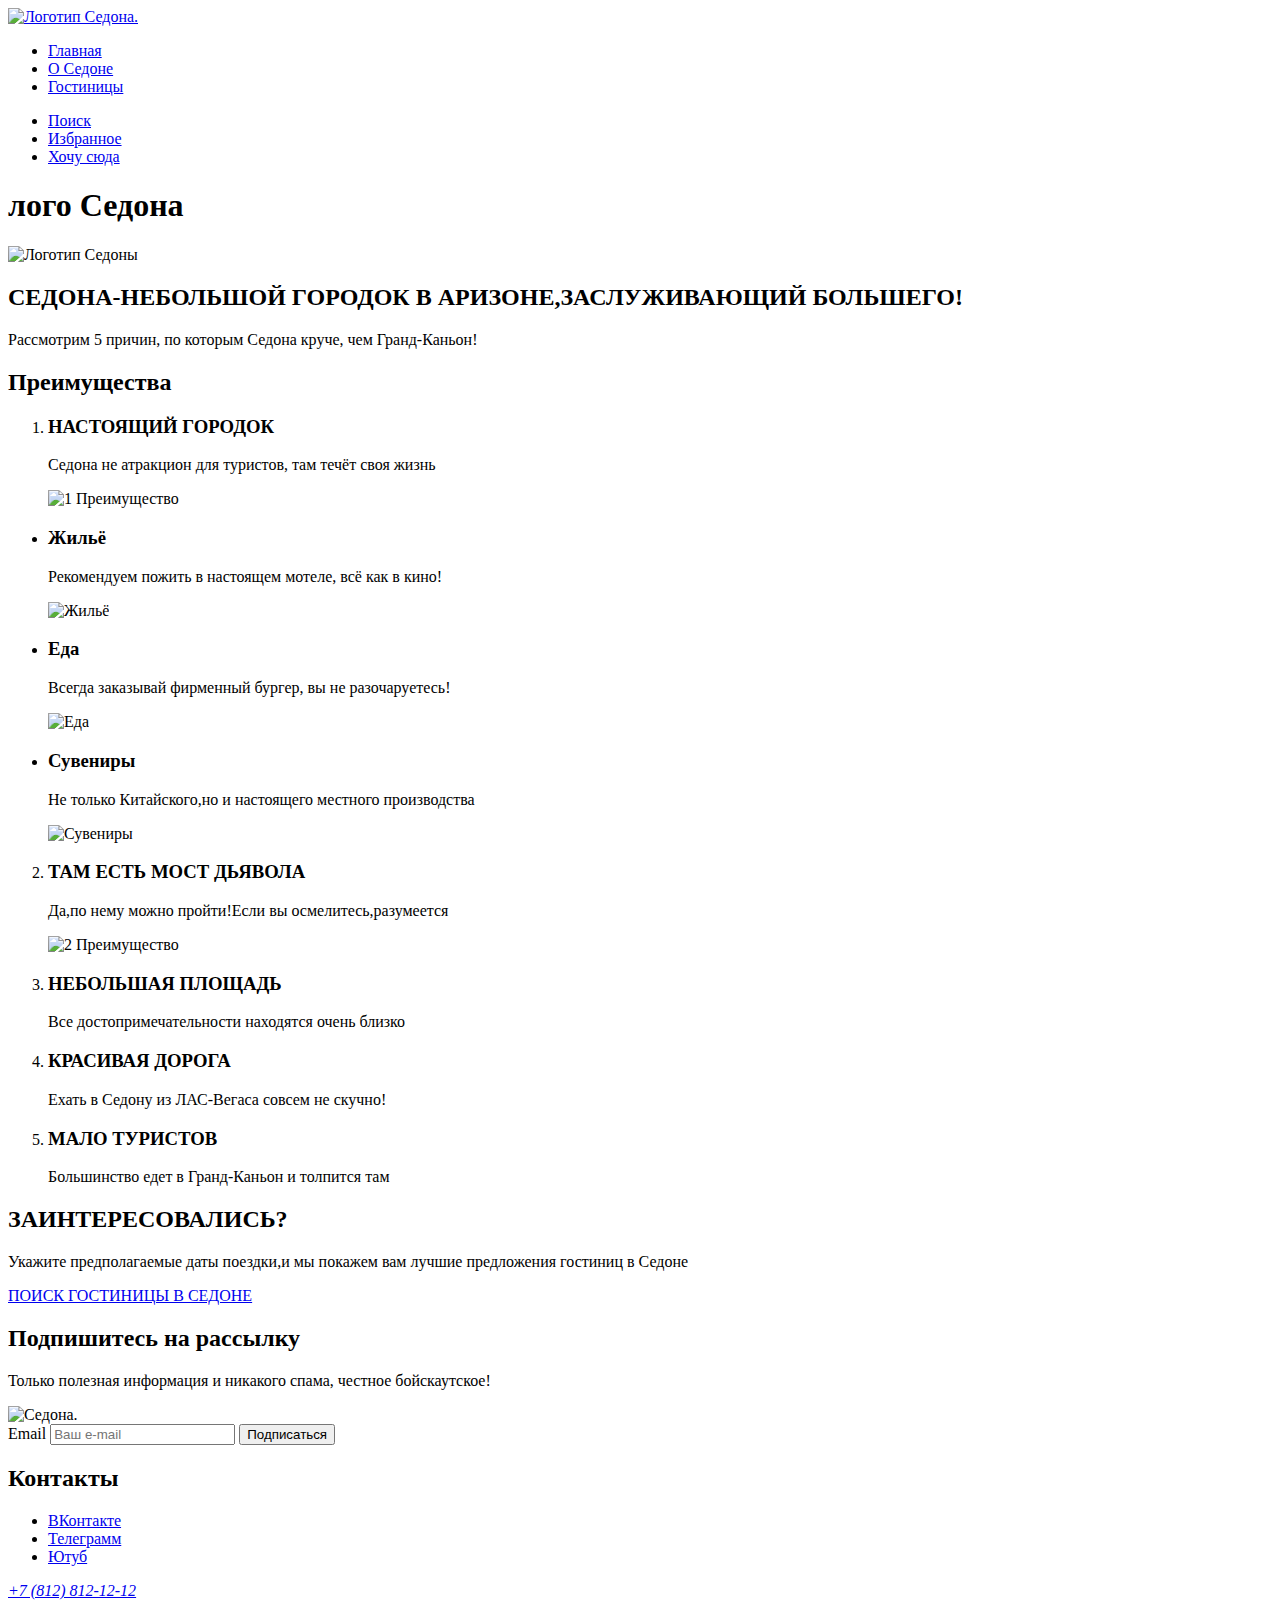
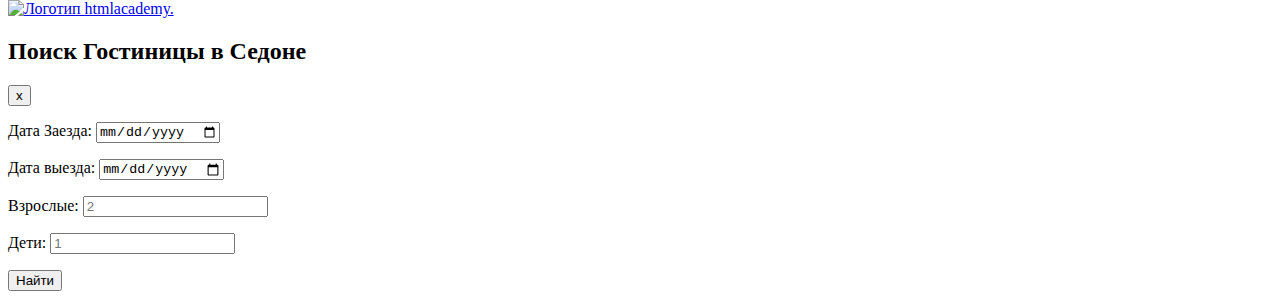
==== 2/index.html @ 64dd05a6 ":heavy_check_mark: Сборка #2" ====
<!DOCTYPE html>
<html lang="ru">
  <head>
    <meta charset="utf-8">
    <meta name="keywords" content= "Седона">
    <meta name="description" content= "Описание">
    <title>HTML Academy: Седона</title>
    <link rel="stylesheet" href="outlines-alternate.css">
    <base href="https://htmlacademy-htmlcss.github.io/2121195-sedona-34/2/">
</head>
  <body>
  <header id="header" class="page-header">
    <nav class="navigation">
      <a class="navigation-logo" href="index.html">
        <img class="page-header-logo" alt="Логотип Седона." src="">
      </a>
      <ul class="navigation-list">
        <li class="navigation-item">
          <a class="navigation-link navigation-link-current" href="index.html">Главная</a>
        </li>
        <li class="navigation-item">
          <a class="navigation-link" href="#">О Седоне</a>
        </li>
        <li class="navigation-item">
          <a class="navigation-link" href="catalog.html">Гостиницы</a>
        </li>
      </ul>
      <ul class="navigation-list navigation-user">
        <li class="navigation-item">
          <a class="navigation-link" href="#">
            <span class="visually-hidden">Поиск</span>
          </a>
        </li>
        <li class="navigation-item">
          <a class="navigation-link" href="#">
            <span class="visually-hidden">Избранное</span>
          </a>
        </li>
        <li class="navigation-item">
          <a class="navigation-link" href="#popup">
            <span class="visually-hidden">Хочу сюда</span>
          </a>
        </li>
      </ul>
    </nav>
  </header>
  <main class="main-index">
    <h1 class="visually-hidden"> лого Седона</h1>
    <img class="logo" src="" alt="Логотип Седоны">
    <section class="advantages">
      <h2 class="title">СЕДОНА-НЕБОЛЬШОЙ ГОРОДОК В АРИЗОНЕ,ЗАСЛУЖИВАЮЩИЙ БОЛЬШЕГО!</h2>
      <p class="description">Рассмотрим 5 причин, по которым Седона круче, чем Гранд-Каньон!</p>
    </section>
    <section class="advantages">
      <h2 class="visually-hidden">Преимущества</h2>
      <ol class="advantages-list">
        <li class="advantages-item">
          <h3 class="advantages-title">НАСТОЯЩИЙ ГОРОДОК</h3>
          <p class="advantages-description">Седона не атракцион для туристов, там течёт своя жизнь</p>
          <img class="logo" src="" alt="1 Преимущество">
        </li>
        </ol>
    </section>
    <section class="advantages">
      <ul>
        <li class="advantages-item">
          <h3 class="advantages-title">Жильё</h3>
          <p class="advantages-description">Рекомендуем пожить в настоящем мотеле, всё как в кино!</p>
          <img class="logo" src="" alt="Жильё">
        </li>
        <li class="advantages-item">
          <h3 class="advantages-title">Еда</h3>
          <p class="advantages-description">Всегда заказывай фирменный бургер, вы не разочаруетесь!</p>
          <img class="logo" src="" alt="Еда">
        </li>
        <li class="advantages-item">
          <h3 class="advantages-title">Сувениры</h3>
          <p class="advantages-description">Не только Китайского,но и настоящего местного производства</p>
          <img class="logo" src="" alt="Сувениры">
        </li>
      </ul>
    </section>
    <section class="advantages">
      <ol start="2" class="advantages-list">
        <li class="advantages-item">
          <h3 class="advantages-title">ТАМ ЕСТЬ МОСТ ДЬЯВОЛА</h3>
          <p class="advantages-description">Да,по нему можно пройти!Если вы осмелитесь,разумеется</p>
          <img class="logo" src="" alt="2 Преимущество">
        </li>
        </ol>
    </section>
    <section class="advantages">
      <ol start="3" class="advantages-list">
        <li class="advantages-item">
          <h3 class="advantages-title">НЕБОЛЬШАЯ ПЛОЩАДЬ</h3>
          <p class="advantages-description">Все достопримечательности находятся очень близко</p>
        </li>
        <li class="advantages-item">
          <h3 class="advantages-title">КРАСИВАЯ ДОРОГА</h3>
          <p class="advantages-description">Ехать в Седону из ЛАС-Вегаса совсем не скучно!</p>
        </li>
        <li class="advantages-item">
          <h3 class="advantages-title">МАЛО ТУРИСТОВ</h3>
          <p class="advantages-description">Большинство едет в Гранд-Каньон и толпится там</p>
        </li>
      </ol>
    </section>
    <section class="Search">
      <h2 class="Search-title">ЗАИНТЕРЕСОВАЛИСЬ?</h2>
      <p class="Search-description">Укажите предполагаемые даты поездки,и мы покажем вам лучшие предложения гостиниц в Седоне</p>
      <a class="Search-link" href="#">
        <span class="visually-hidden">ПОИСК ГОСТИНИЦЫ В СЕДОНЕ</span>
      </a>
    </section>
  </main>
  <footer class="page-footer">
    <section class="newsletter">
      <h2 class="newsletter-title">Подпишитесь на рассылку</h2>
      <p class="newsletter-description">Только полезная информация и никакого спама, честное бойскаутское!</p>
      <img class="page-footer-background" alt=" Седона." src="">
      <form class="newsletter-form" action="https://echo.htmlacademy.ru/" method="post">
        <label for="newsletter-email">Email</label>
        <input class="field"  placeholder="Ваш e-mail" type="email" name="newsletter-email" id="newsletter-email" required>
        <button class="button newsletter-button" type="submit">
          <span class="visually-hidden">Подписаться</span>
        </button>
      </form>
    </section>
    <section class="footer-contact">
      <h2 class="visually-hidden">Контакты</h2>
      <ul class="footer-contact-list">
        <li class="footer-contact-item">
          <a class="button" href="https://vk.com/htmlacademy">
            <span class="visually-hidden">ВКонтакте</span>
          </a>
        </li>
        <li class="footer-contact-item">
          <a class="button" href="https://t.me/htmlacademy">
            <span class="visually-hidden">Телеграмм</span>
          </a>
        </li>
        <li class="footer-contact-item">
          <a class="button" href="https://www.youtube.com/user/htmlacademyru">
            <span class="visually-hidden">Ютуб</span>
          </a>
        </li>
      </ul>
      <address class="contact-adress">
      <a class="contact-phone" href="tel:+78128121212">+7 (812) 812-12-12</a>
      </address>
      <a class="htmlACADEMY-logo" href="https://htmlacademy.ru">
        <img class="logo htmlacademy" alt="Логотип htmlacademy." src="">
      </a>
    </section>
  </footer>
  <div id="popup" class="popup">
    <div class="popup-body">
      <section class="popup-content">
        <h2 class="popup-title">Поиск Гостиницы в Седоне</h2>
        <button type="button" aria-label="Close">
          <span aria-hidden="true">х</span>
        </button>
        <form class="appointment-form" action="https://echo.htmlacademy.ru/" method="post">
          <p class="appointment-form-date">
            <label class="form-label" for="appointment-date1">Дата Заезда:</label>
            <input type="date" id="appointment-date1" name="appointment-date" >
          </p>
          <p class="appointment-form-date">
            <label class="form-label" for="appointment-date2">Дата выезда:</label>
            <input type="date" id="appointment-date2" name="appointment-date" >
          </p>
          <p class="appointment-form-date">
            <label class="form-label" for="appointment-date3">Взрослые:</label>
            <input type="number" id="appointment-date3" name="appointment-date" step="1" placeholder="2">
          </p>
          <p class="appointment-form-date">
            <label class="form-label" for="appointment-date4">Дети:</label>
            <input type="number" id="appointment-date4" name="appointment-date" step="1"  placeholder="1">
          </p>
          <button class="button" type="submit">Найти</button>
        </form>
      </section>
    </div>
  </div>
</body>
</html>
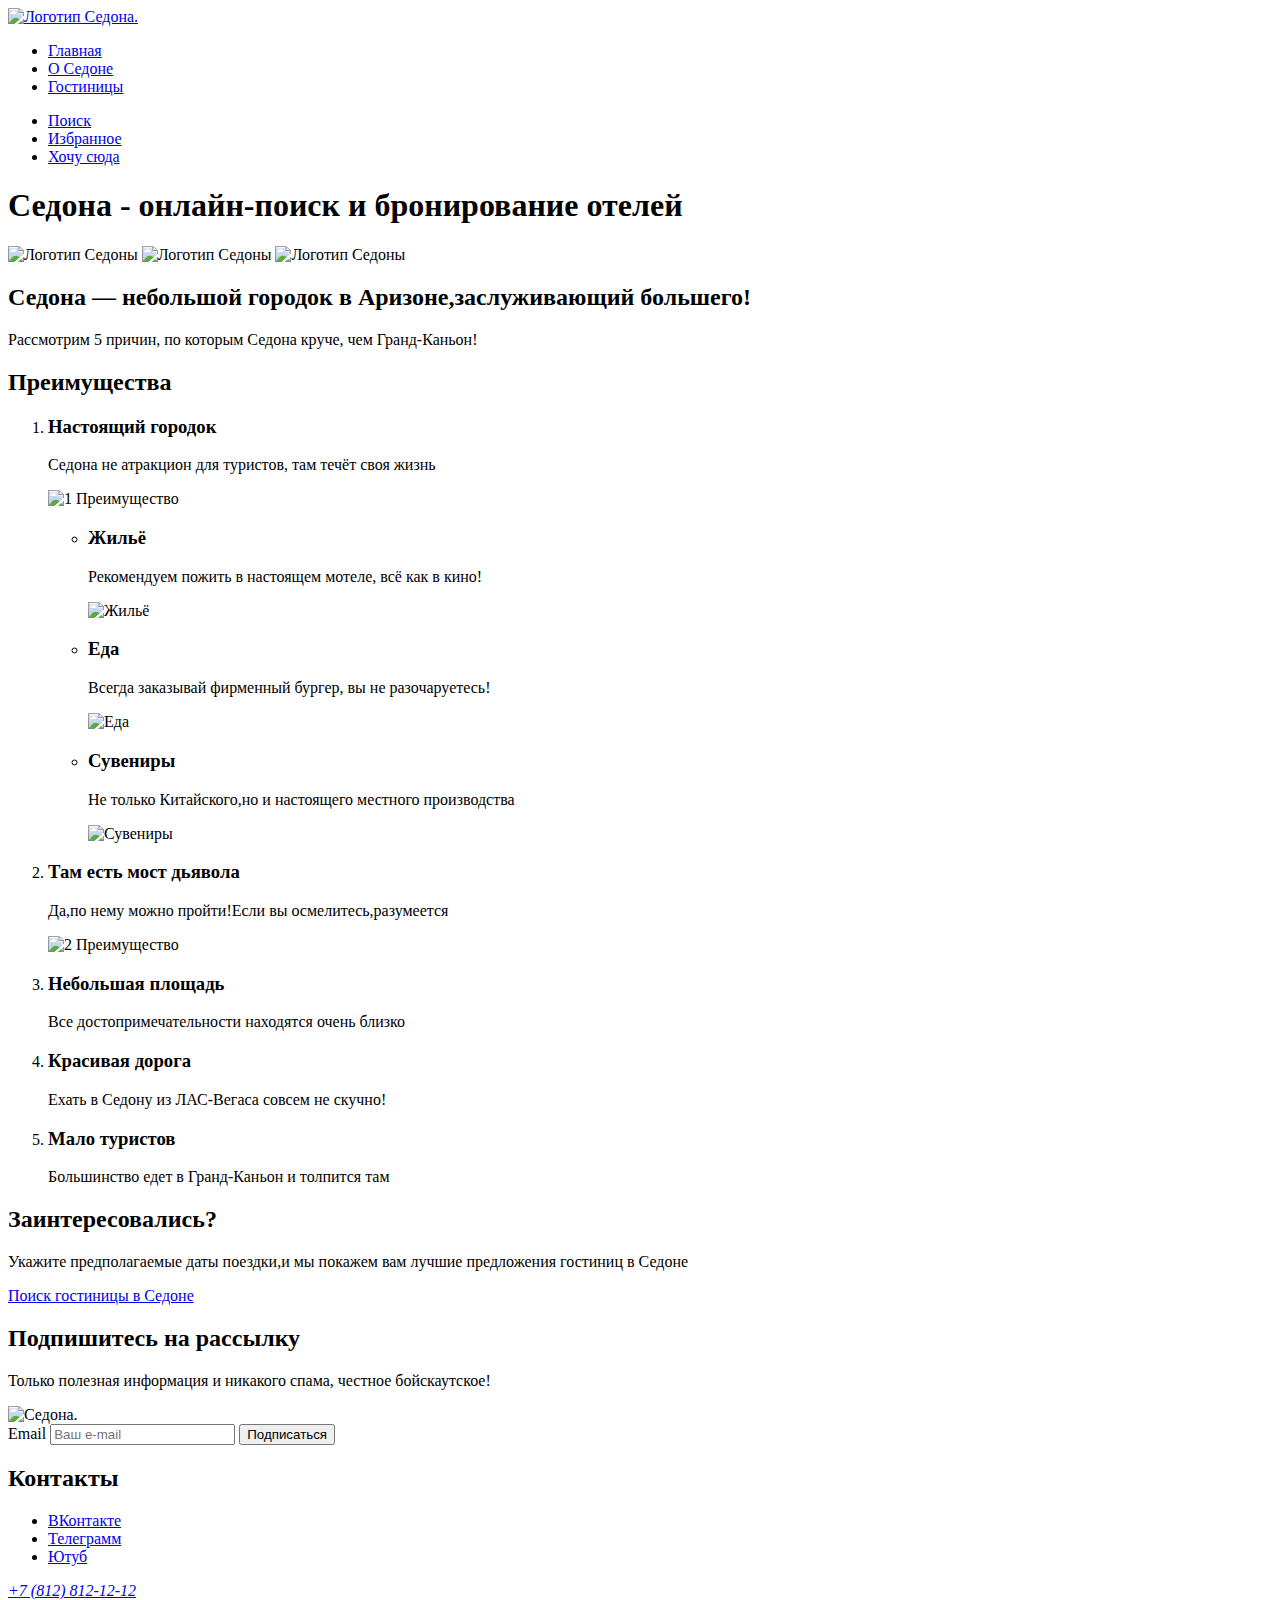
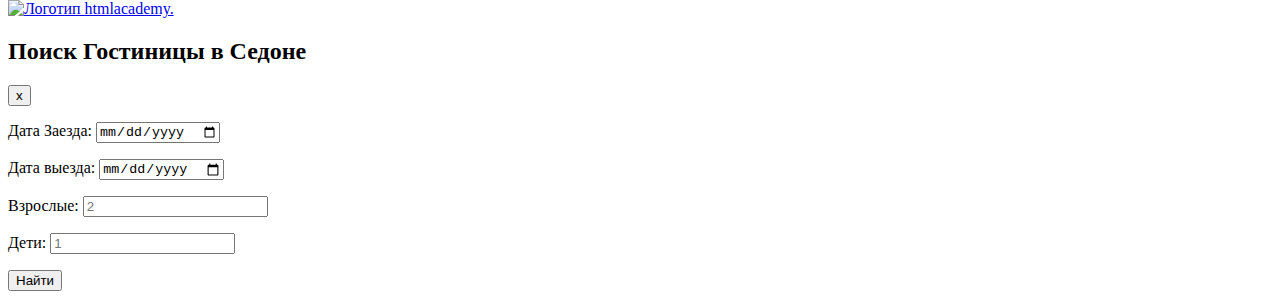
==== commit 97f73925: ":heavy_check_mark: Сборка #2" ====
--- a/2/index.html
+++ b/2/index.html
@@ -1,6 +1,8 @@
 <!DOCTYPE html>
 <html lang="ru">
+
   <head>
+
     <meta charset="utf-8">
     <meta name="keywords" content= "Седона">
     <meta name="description" content= "Описание">
@@ -8,8 +10,11 @@
     <link rel="stylesheet" href="outlines-alternate.css">
     <base href="https://htmlacademy-htmlcss.github.io/2121195-sedona-34/2/">
 </head>
+  
   <body>
+
   <header id="header" class="page-header">
+
     <nav class="navigation">
       <a class="navigation-logo" href="index.html">
         <img class="page-header-logo" alt="Логотип Седона." src="">
@@ -44,77 +49,76 @@
       </ul>
     </nav>
   </header>
+
   <main class="main-index">
-    <h1 class="visually-hidden"> лого Седона</h1>
-    <img class="logo" src="" alt="Логотип Седоны">
-    <section class="advantages">
-      <h2 class="title">СЕДОНА-НЕБОЛЬШОЙ ГОРОДОК В АРИЗОНЕ,ЗАСЛУЖИВАЮЩИЙ БОЛЬШЕГО!</h2>
-      <p class="description">Рассмотрим 5 причин, по которым Седона круче, чем Гранд-Каньон!</p>
-    </section>
+
+    <h1 class="visually-hidden"> Седона - онлайн-поиск и бронирование отелей</h1>
+      <img class="logo" src="" alt="Логотип Седоны">
+      <img class="logo" src="" alt="Логотип Седоны">
+      <img class="logo" src="" alt="Логотип Седоны">
+      <h2 class="title">Седона — небольшой городок в Аризоне,заслуживающий большего!</h2>
+        <p class="description">Рассмотрим 5 причин, по которым Седона круче, чем Гранд-Каньон!</p>
     <section class="advantages">
       <h2 class="visually-hidden">Преимущества</h2>
       <ol class="advantages-list">
         <li class="advantages-item">
-          <h3 class="advantages-title">НАСТОЯЩИЙ ГОРОДОК</h3>
+          <h3 class="advantages-title">Настоящий городок</h3>
           <p class="advantages-description">Седона не атракцион для туристов, там течёт своя жизнь</p>
           <img class="logo" src="" alt="1 Преимущество">
-        </li>
-        </ol>
-    </section>
-    <section class="advantages">
-      <ul>
-        <li class="advantages-item">
-          <h3 class="advantages-title">Жильё</h3>
-          <p class="advantages-description">Рекомендуем пожить в настоящем мотеле, всё как в кино!</p>
-          <img class="logo" src="" alt="Жильё">
+          <ul>
+            <li class="advantages-item">
+              <h3 class="advantages-title">Жильё</h3>
+              <p class="advantages-description">Рекомендуем пожить в настоящем мотеле, всё как в кино!</p>
+              <img class="logo" src="" alt="Жильё">
+            </li>
+            <li class="advantages-item">
+              <h3 class="advantages-title">Еда</h3>
+              <p class="advantages-description">Всегда заказывай фирменный бургер, вы не разочаруетесь!</p>
+              <img class="logo" src="" alt="Еда">
+            </li>
+            <li class="advantages-item">
+              <h3 class="advantages-title">Сувениры</h3>
+              <p class="advantages-description">Не только Китайского,но и настоящего местного производства</p>
+              <img class="logo" src="" alt="Сувениры">
+            </li>
+          </ul>
         </li>
         <li class="advantages-item">
-          <h3 class="advantages-title">Еда</h3>
-          <p class="advantages-description">Всегда заказывай фирменный бургер, вы не разочаруетесь!</p>
-          <img class="logo" src="" alt="Еда">
-        </li>
-        <li class="advantages-item">
-          <h3 class="advantages-title">Сувениры</h3>
-          <p class="advantages-description">Не только Китайского,но и настоящего местного производства</p>
-          <img class="logo" src="" alt="Сувениры">
-        </li>
-      </ul>
-    </section>
-    <section class="advantages">
-      <ol start="2" class="advantages-list">
-        <li class="advantages-item">
-          <h3 class="advantages-title">ТАМ ЕСТЬ МОСТ ДЬЯВОЛА</h3>
+          <h3 class="advantages-title">Там есть мост дьявола</h3>
           <p class="advantages-description">Да,по нему можно пройти!Если вы осмелитесь,разумеется</p>
           <img class="logo" src="" alt="2 Преимущество">
         </li>
-        </ol>
-    </section>
-    <section class="advantages">
-      <ol start="3" class="advantages-list">
         <li class="advantages-item">
-          <h3 class="advantages-title">НЕБОЛЬШАЯ ПЛОЩАДЬ</h3>
+          <h3 class="advantages-title">Небольшая площадь</h3>
           <p class="advantages-description">Все достопримечательности находятся очень близко</p>
         </li>
         <li class="advantages-item">
-          <h3 class="advantages-title">КРАСИВАЯ ДОРОГА</h3>
+          <h3 class="advantages-title">Красивая дорога</h3>
           <p class="advantages-description">Ехать в Седону из ЛАС-Вегаса совсем не скучно!</p>
         </li>
         <li class="advantages-item">
-          <h3 class="advantages-title">МАЛО ТУРИСТОВ</h3>
+          <h3 class="advantages-title">Мало туристов</h3>
           <p class="advantages-description">Большинство едет в Гранд-Каньон и толпится там</p>
         </li>
       </ol>
+
     </section>
+
     <section class="Search">
-      <h2 class="Search-title">ЗАИНТЕРЕСОВАЛИСЬ?</h2>
+
+      <h2 class="Search-title">Заинтересовались?</h2>
       <p class="Search-description">Укажите предполагаемые даты поездки,и мы покажем вам лучшие предложения гостиниц в Седоне</p>
       <a class="Search-link" href="#">
-        <span class="visually-hidden">ПОИСК ГОСТИНИЦЫ В СЕДОНЕ</span>
+        <span class="visually-hidden">Поиск гостиницы в Седоне</span>
       </a>
     </section>
+
   </main>
+
   <footer class="page-footer">
+
     <section class="newsletter">
+
       <h2 class="newsletter-title">Подпишитесь на рассылку</h2>
       <p class="newsletter-description">Только полезная информация и никакого спама, честное бойскаутское!</p>
       <img class="page-footer-background" alt=" Седона." src="">
@@ -126,7 +130,9 @@
         </button>
       </form>
     </section>
+
     <section class="footer-contact">
+
       <h2 class="visually-hidden">Контакты</h2>
       <ul class="footer-contact-list">
         <li class="footer-contact-item">
@@ -153,9 +159,12 @@
       </a>
     </section>
   </footer>
+
   <div id="popup" class="popup">
     <div class="popup-body">
+
       <section class="popup-content">
+
         <h2 class="popup-title">Поиск Гостиницы в Седоне</h2>
         <button type="button" aria-label="Close">
           <span aria-hidden="true">х</span>
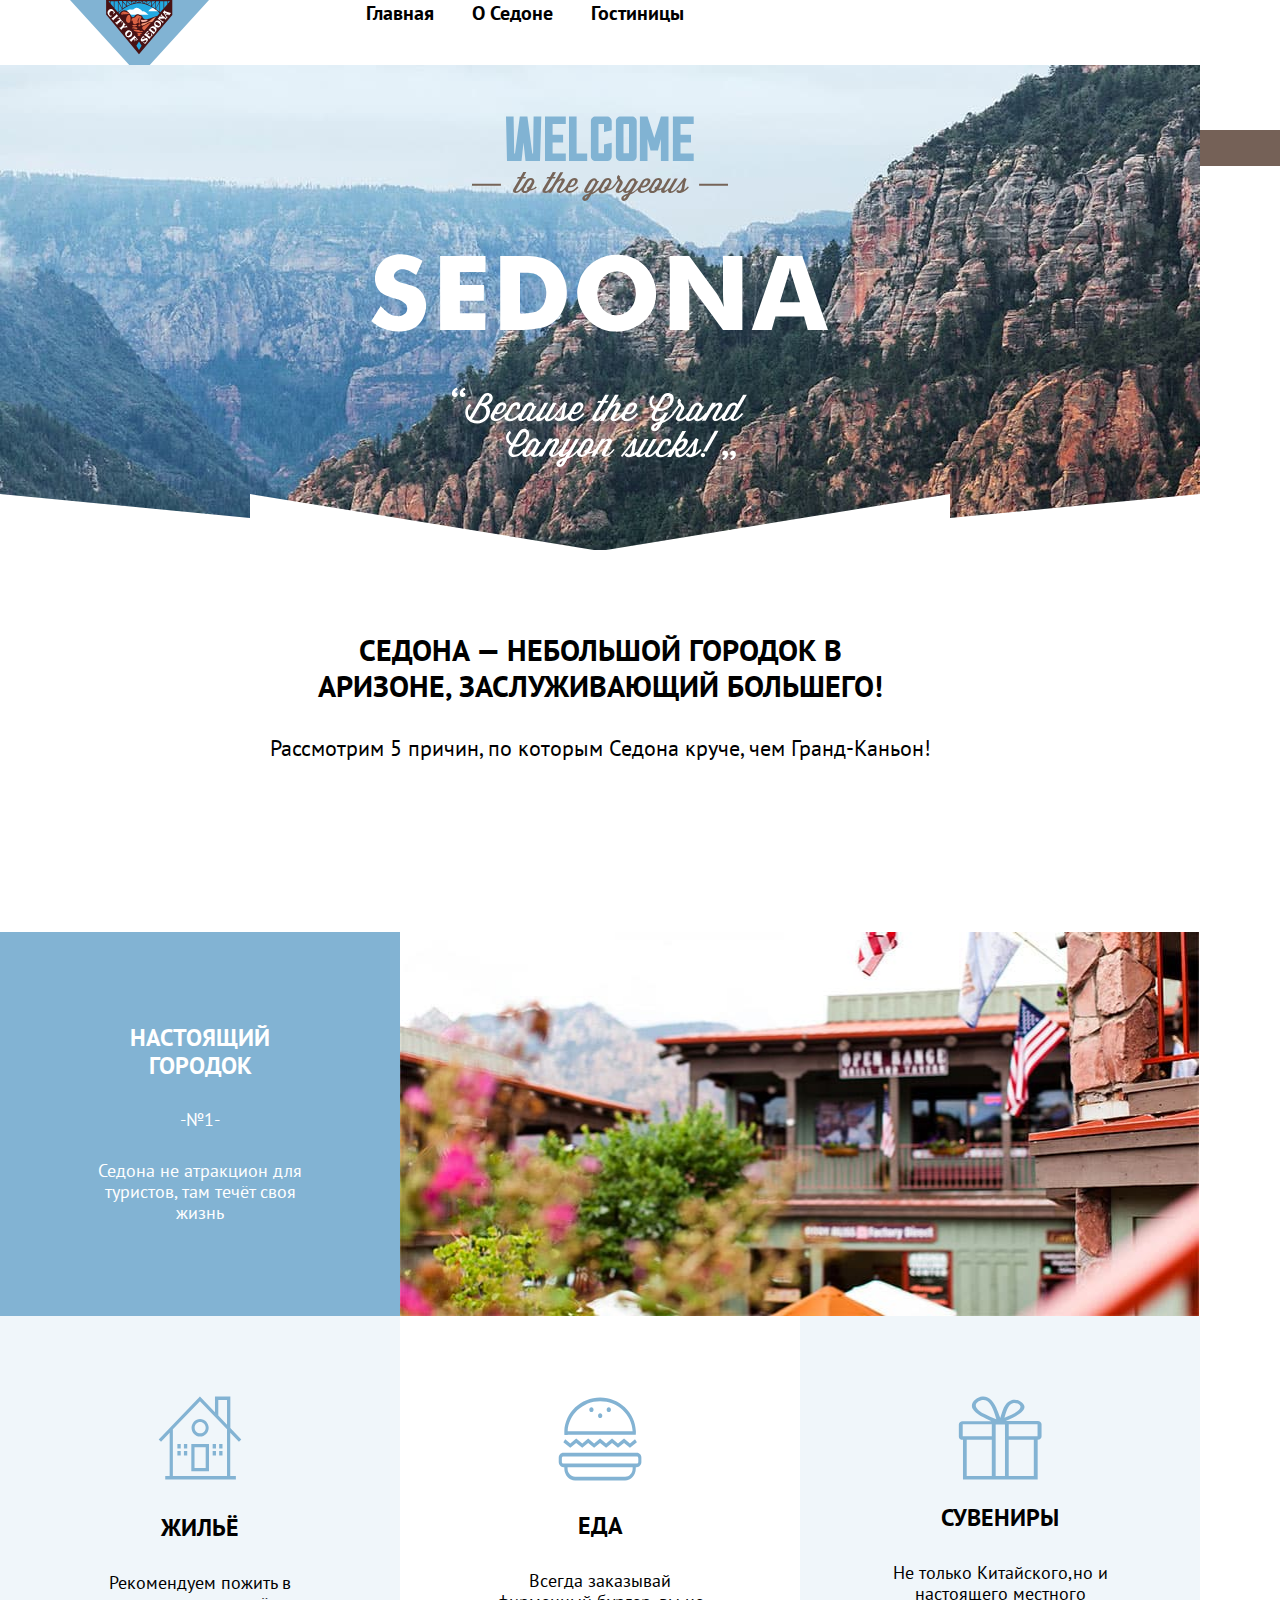
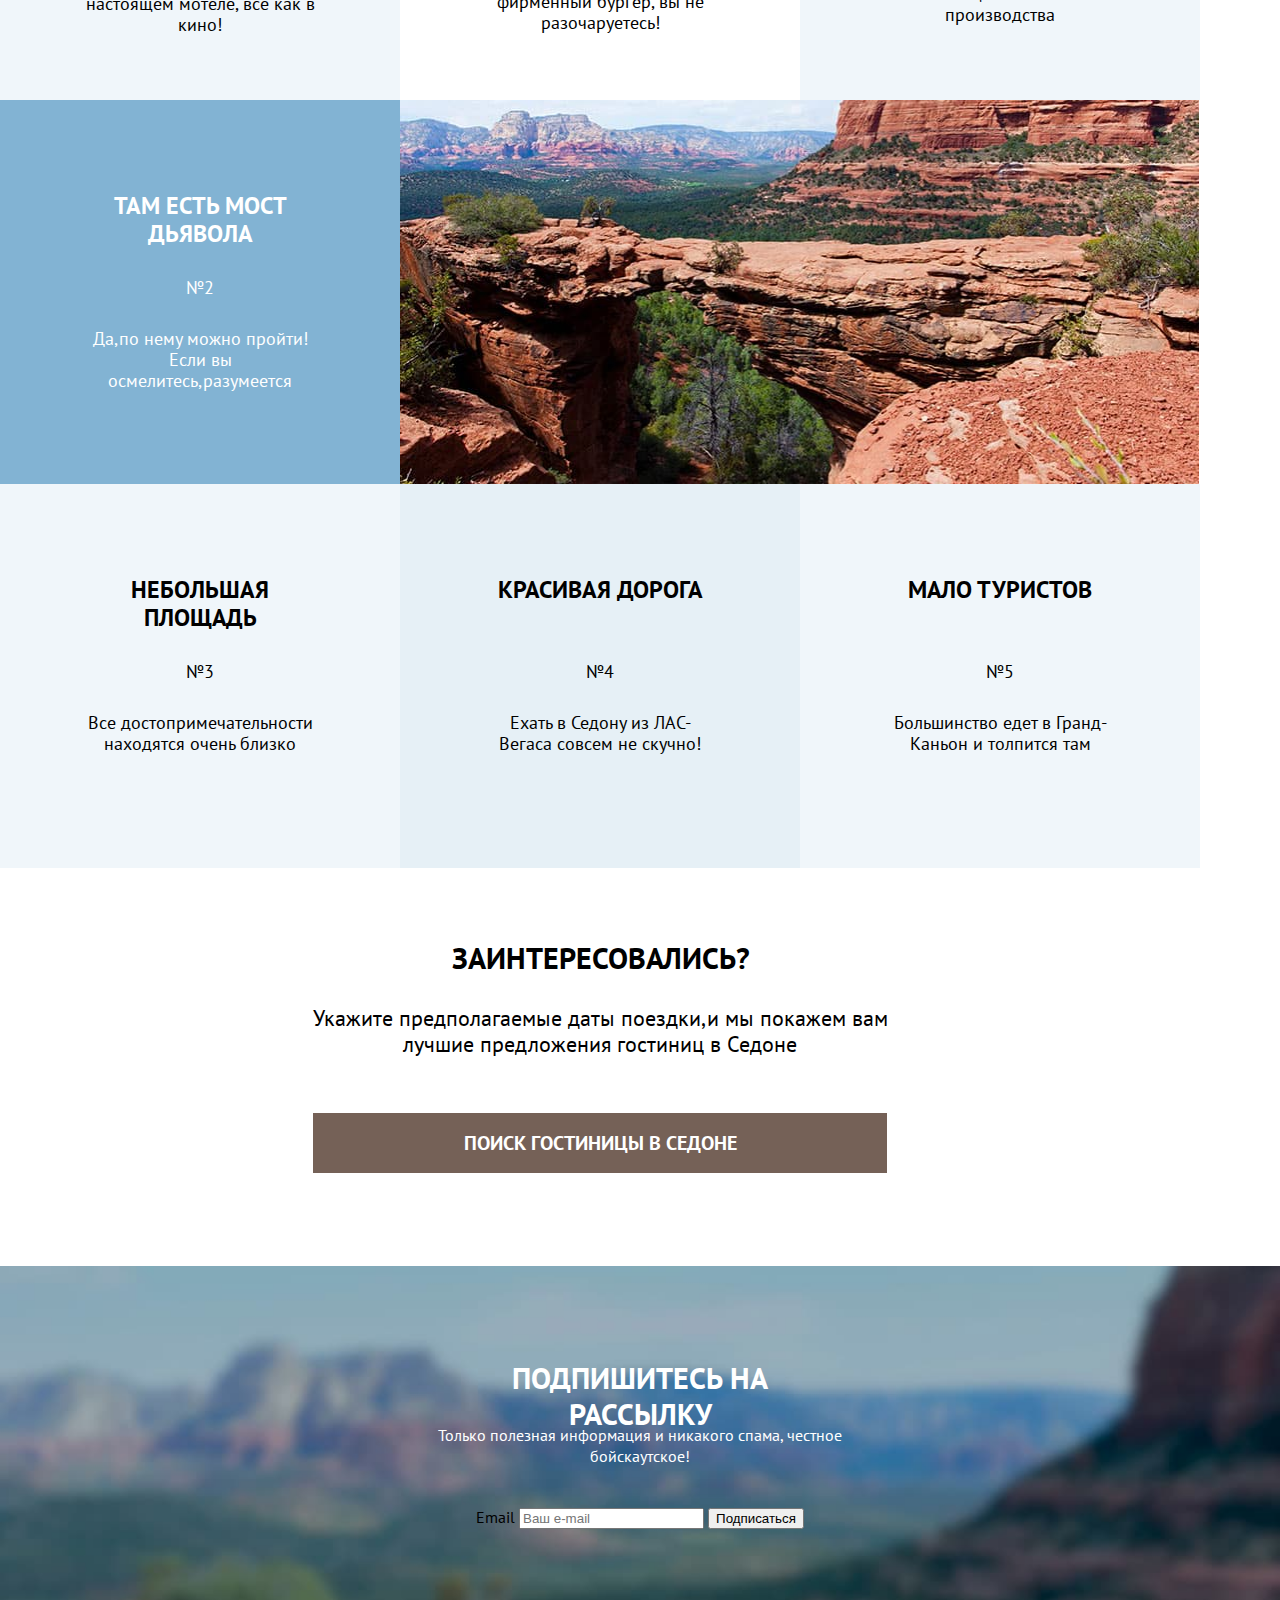
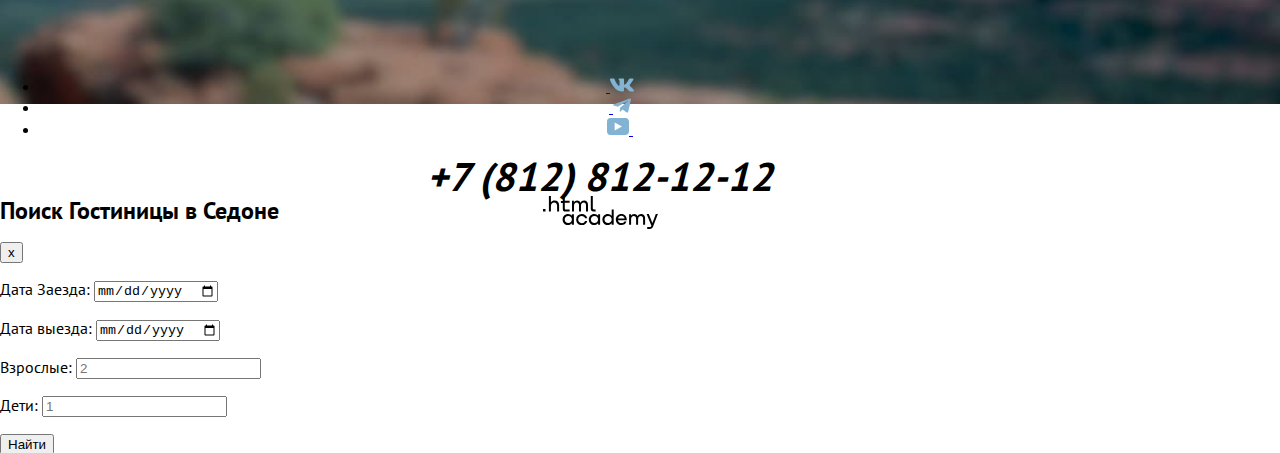
==== commit 6fb83bae: ":heavy_check_mark: Сборка #2" ====
--- a/2/index.html
+++ b/2/index.html
@@ -2,194 +2,244 @@
 <html lang="ru">
 
   <head>
-
-    <meta charset="utf-8">
-    <meta name="keywords" content= "Седона">
-    <meta name="description" content= "Описание">
+    <meta charset="utf-8" />
+    <meta name="keywords" content="Седона" />
+    <meta name="description" content="Описание" />
     <title>HTML Academy: Седона</title>
-    <link rel="stylesheet" href="outlines-alternate.css">
+    <link rel="stylesheet" href="styles/styles.css" />
     <base href="https://htmlacademy-htmlcss.github.io/2121195-sedona-34/2/">
 </head>
-  
+
   <body>
 
-  <header id="header" class="page-header">
-
-    <nav class="navigation">
-      <a class="navigation-logo" href="index.html">
-        <img class="page-header-logo" alt="Логотип Седона." src="">
-      </a>
-      <ul class="navigation-list">
-        <li class="navigation-item">
-          <a class="navigation-link navigation-link-current" href="index.html">Главная</a>
-        </li>
-        <li class="navigation-item">
-          <a class="navigation-link" href="#">О Седоне</a>
-        </li>
-        <li class="navigation-item">
-          <a class="navigation-link" href="catalog.html">Гостиницы</a>
-        </li>
-      </ul>
-      <ul class="navigation-list navigation-user">
-        <li class="navigation-item">
-          <a class="navigation-link" href="#">
-            <span class="visually-hidden">Поиск</span>
-          </a>
-        </li>
-        <li class="navigation-item">
-          <a class="navigation-link" href="#">
-            <span class="visually-hidden">Избранное</span>
-          </a>
-        </li>
-        <li class="navigation-item">
-          <a class="navigation-link" href="#popup">
-            <span class="visually-hidden">Хочу сюда</span>
-          </a>
-        </li>
-      </ul>
-    </nav>
-  </header>
-
-  <main class="main-index">
-
-    <h1 class="visually-hidden"> Седона - онлайн-поиск и бронирование отелей</h1>
-      <img class="logo" src="" alt="Логотип Седоны">
-      <img class="logo" src="" alt="Логотип Седоны">
-      <img class="logo" src="" alt="Логотип Седоны">
-      <h2 class="title">Седона — небольшой городок в Аризоне,заслуживающий большего!</h2>
-        <p class="description">Рассмотрим 5 причин, по которым Седона круче, чем Гранд-Каньон!</p>
-    <section class="advantages">
-      <h2 class="visually-hidden">Преимущества</h2>
-      <ol class="advantages-list">
-        <li class="advantages-item">
-          <h3 class="advantages-title">Настоящий городок</h3>
-          <p class="advantages-description">Седона не атракцион для туристов, там течёт своя жизнь</p>
-          <img class="logo" src="" alt="1 Преимущество">
-          <ul>
-            <li class="advantages-item">
-              <h3 class="advantages-title">Жильё</h3>
-              <p class="advantages-description">Рекомендуем пожить в настоящем мотеле, всё как в кино!</p>
-              <img class="logo" src="" alt="Жильё">
-            </li>
-            <li class="advantages-item">
-              <h3 class="advantages-title">Еда</h3>
-              <p class="advantages-description">Всегда заказывай фирменный бургер, вы не разочаруетесь!</p>
-              <img class="logo" src="" alt="Еда">
-            </li>
-            <li class="advantages-item">
-              <h3 class="advantages-title">Сувениры</h3>
-              <p class="advantages-description">Не только Китайского,но и настоящего местного производства</p>
-              <img class="logo" src="" alt="Сувениры">
-            </li>
-          </ul>
-        </li>
-        <li class="advantages-item">
-          <h3 class="advantages-title">Там есть мост дьявола</h3>
-          <p class="advantages-description">Да,по нему можно пройти!Если вы осмелитесь,разумеется</p>
-          <img class="logo" src="" alt="2 Преимущество">
-        </li>
-        <li class="advantages-item">
-          <h3 class="advantages-title">Небольшая площадь</h3>
-          <p class="advantages-description">Все достопримечательности находятся очень близко</p>
-        </li>
-        <li class="advantages-item">
-          <h3 class="advantages-title">Красивая дорога</h3>
-          <p class="advantages-description">Ехать в Седону из ЛАС-Вегаса совсем не скучно!</p>
-        </li>
-        <li class="advantages-item">
-          <h3 class="advantages-title">Мало туристов</h3>
-          <p class="advantages-description">Большинство едет в Гранд-Каньон и толпится там</p>
-        </li>
-      </ol>
-
-    </section>
-
-    <section class="Search">
-
-      <h2 class="Search-title">Заинтересовались?</h2>
-      <p class="Search-description">Укажите предполагаемые даты поездки,и мы покажем вам лучшие предложения гостиниц в Седоне</p>
-      <a class="Search-link" href="#">
-        <span class="visually-hidden">Поиск гостиницы в Седоне</span>
-      </a>
-    </section>
-
-  </main>
-
-  <footer class="page-footer">
-
-    <section class="newsletter">
-
-      <h2 class="newsletter-title">Подпишитесь на рассылку</h2>
-      <p class="newsletter-description">Только полезная информация и никакого спама, честное бойскаутское!</p>
-      <img class="page-footer-background" alt=" Седона." src="">
-      <form class="newsletter-form" action="https://echo.htmlacademy.ru/" method="post">
-        <label for="newsletter-email">Email</label>
-        <input class="field"  placeholder="Ваш e-mail" type="email" name="newsletter-email" id="newsletter-email" required>
-        <button class="button newsletter-button" type="submit">
-          <span class="visually-hidden">Подписаться</span>
-        </button>
-      </form>
-    </section>
-
-    <section class="footer-contact">
-
-      <h2 class="visually-hidden">Контакты</h2>
-      <ul class="footer-contact-list">
-        <li class="footer-contact-item">
-          <a class="button" href="https://vk.com/htmlacademy">
-            <span class="visually-hidden">ВКонтакте</span>
-          </a>
-        </li>
-        <li class="footer-contact-item">
-          <a class="button" href="https://t.me/htmlacademy">
-            <span class="visually-hidden">Телеграмм</span>
-          </a>
-        </li>
-        <li class="footer-contact-item">
-          <a class="button" href="https://www.youtube.com/user/htmlacademyru">
-            <span class="visually-hidden">Ютуб</span>
-          </a>
-        </li>
-      </ul>
-      <address class="contact-adress">
-      <a class="contact-phone" href="tel:+78128121212">+7 (812) 812-12-12</a>
-      </address>
-      <a class="htmlACADEMY-logo" href="https://htmlacademy.ru">
-        <img class="logo htmlacademy" alt="Логотип htmlacademy." src="">
-      </a>
-    </section>
-  </footer>
-
-  <div id="popup" class="popup">
-    <div class="popup-body">
-
-      <section class="popup-content">
-
-        <h2 class="popup-title">Поиск Гостиницы в Седоне</h2>
-        <button type="button" aria-label="Close">
-          <span aria-hidden="true">х</span>
-        </button>
-        <form class="appointment-form" action="https://echo.htmlacademy.ru/" method="post">
-          <p class="appointment-form-date">
-            <label class="form-label" for="appointment-date1">Дата Заезда:</label>
-            <input type="date" id="appointment-date1" name="appointment-date" >
-          </p>
-          <p class="appointment-form-date">
-            <label class="form-label" for="appointment-date2">Дата выезда:</label>
-            <input type="date" id="appointment-date2" name="appointment-date" >
-          </p>
-          <p class="appointment-form-date">
-            <label class="form-label" for="appointment-date3">Взрослые:</label>
-            <input type="number" id="appointment-date3" name="appointment-date" step="1" placeholder="2">
-          </p>
-          <p class="appointment-form-date">
-            <label class="form-label" for="appointment-date4">Дети:</label>
-            <input type="number" id="appointment-date4" name="appointment-date" step="1"  placeholder="1">
-          </p>
-          <button class="button" type="submit">Найти</button>
+    <header id="header" class="page-header">
+
+      <nav class="navigation">
+        <a class="navigation-logo" href="index.html">
+          <img class="page-header-logo" alt="Логотип Седона." src="images/nav/logo.svg" width="139" height="70">
+        </a>
+        <ul class="navigation-list">
+          <li class="navigation-item-home">
+            <a class="navigation-link" href="index.html">Главная</a>
+          </li>
+          <li class="navigation-item-histori">
+            <a class="navigation-link" href="#">О Седоне</a>
+          </li>
+          <li class="navigation-item-hotel">
+            <a class="navigation-link navigation-link-current" href="catalog.html">Гостиницы</a>
+          </li>
+        </ul>
+        <ul class="navigation-list navigation-user">
+          <li class="navigation-item">
+            <a class="navigation-link" href="#">
+              <span class="visually-hidden">Поиск</span>
+              <img src="images/nav/search.svg" alt="Поиск" width="18" height="18">
+            </a>
+          </li>
+          <li class="navigation-item">
+            <a class="navigation-link" href="#">
+              <span class="visually-hidden">Избранное</span>
+              <img src="images/nav/favorites.svg" alt="Избранное" width="18" height="17">
+            </a>
+          </li>
+          <li class="navigation-item">
+            <a class="navigation-link" href="#popup">
+              <span class="button-grey">Хочу сюда</span>
+            </a>
+          </li>
+        </ul>
+      </nav>
+    </header>
+
+    <main class="main-index main-container">
+
+      <h1 class="visually-hidden">
+        Седона - онлайн-поиск и бронирование отелей
+      </h1>
+      <div class="logo-bg">
+      <img class="logo-bg-text" src="images/titular/welcome.svg" alt="Логотип Седоны" width="458" height="352">
+      <img class="logo-bg-vector" src="images/titular/Vector.svg" alt="Логотип Седоны" width="1200" height="57">
+      </div>
+    <div class="title-properties">
+      <p class="title">
+        Седона — небольшой городок в Аризоне, заслуживающий большего!
+      </p>
+      <p class="description">
+        Рассмотрим 5 причин, по которым Седона круче, чем Гранд-Каньон!
+      </p>
+    </div>
+
+      <section class="advantages">
+        <h2 class="visually-hidden">Преимущества</h2>
+        <ol class="advantages-list">
+          <li class="advantages-item1">
+           <div class="advantages-one">
+            <h3 class="advantages-title1">Настоящий городок</h3>
+            <p class="advantages-description-number">-№1-</p>
+            <p class="advantages-description1">
+              Седона не атракцион для туристов, там течёт своя жизнь
+            </p>
+            </div>
+            <img class="imgrealsity" src="images/Advantages/real-sity.jpg" alt="1 Преимущество" width="800" height="384">
+          </li>
+        <ul class="advanrages-list2">
+          <li class="advantages-item-home">
+            <div class="logo-home">
+              <img class="logo" src="images/Advantages/housing.svg" alt="Жильё" width="84" height="84">
+            </div>
+            <h3 class="advantages-title-home">Жильё</h3>
+            <p class="advantages-description-home">
+              Рекомендуем пожить в настоящем мотеле, всё как в кино!
+            </p>
+          </li>
+          <li class="advantages-item-food">
+            <img class="logo-food" src="images/Advantages/food.svg" alt="Еда" width="84" height="84">
+            <h3 class="advantages-title-food">Еда</h3>
+            <p class="advantages-description-food">
+              Всегда заказывай фирменный бургер, вы не разочаруетесь!
+            </p>
+          </li>
+          <li class="advantages-item-souvenirs">
+            <img class="logo-souvenirs" src="images/Advantages/souvenirs.svg" alt="Сувениры" width="84" height="84" >
+            <h3 class="advantages-title-souvenirs">Сувениры</h3>
+            <p class="advantages-description-souvenirs">
+              Не только Китайского,но и настоящего местного производства
+            </p>
+          </li>
+        </ul>
+          <li class="advantages-item2">
+            <div class="advantages-two">
+              <h3 class="advantages-title2">Там есть мост дьявола</h3>
+              <p class="advantages-description-number">№2</p>
+              <p class="advantages-description2">
+                Да,по нему можно пройти!Если вы осмелитесь,разумеется
+              </p>
+            </div>
+            <img class="devilbridge" src="images/Advantages/devil's-bridge.jpg" alt="2 Преимущество" width="800" height="384" >
+          </li>
+          <li class="advantages-item">
+            <h3 class="advantages-title">Небольшая площадь</h3>
+            <p class="advantages-description-number">№3</p>
+            <p class="advantages-description">
+              Все достопримечательности находятся очень близко
+            </p>
+          </li>
+          <li class="advantages-item-road">
+            <h3 class="advantages-title">Красивая дорога</h3>
+            <p class="advantages-description-number">№4</p>
+            <p class="advantages-description">
+              Ехать в Седону из ЛАС-Вегаса совсем не скучно!
+            </p>
+          </li>
+          <li class="advantages-item">
+            <h3 class="advantages-title">Мало туристов</h3>
+            <p class="advantages-description-number">№5</p>
+            <p class="advantages-description">
+              Большинство едет в Гранд-Каньон и толпится там
+            </p>
+          </li>
+        </ol>
+      </section>
+
+      <section class="search">
+        <h2 class="visually-hidden">Бронирование отеля</h2>
+        <h3 class="search-title">Заинтересовались?</h3>
+        <p class="search-description">
+          Укажите предполагаемые даты поездки,и мы покажем вам лучшие
+          предложения гостиниц в Седоне
+        </p>
+        <a class="search-link" href="#">
+          <span class="button-grey">Поиск гостиницы в Седоне</span>
+        </a>
+      </section>
+    </main>
+
+    <footer class="page-footer">
+
+      <section class="newsletter">
+
+        <h2 class="newsletter-title">Подпишитесь на рассылку</h2>
+        <p class="newsletter-description">
+          Только полезная информация и никакого спама, честное бойскаутское!
+        </p>
+        <form
+          class="newsletter-form"
+          action="https://echo.htmlacademy.ru/"
+          method="post"
+        >
+          <label for="newsletter-email">Email</label>
+          <input class="field" placeholder="Ваш e-mail" type="email" name="newsletter-email" id="newsletter-email" required />
+          <button class="button newsletter-button" type="submit">
+            <span class="button-name">Подписаться</span>
+          </button>
         </form>
       </section>
+
+      <section class="footer-contact">
+
+        <h2 class="visually-hidden">Контакты</h2>
+        <ul class="footer-contact-list">
+          <li class="footer-contact-item">
+            <a class="button" href="https://vk.com/htmlacademy">
+              <span class="visually-hidden">ВКонтакте</span>
+              <img class="contact-images" src="images/footer/vk.svg" alt="vk" width="24" height="14">
+            </a>
+          </li>
+          <li class="footer-contact-item">
+            <a class="button" href="https://t.me/htmlacademy">
+              <span class="visually-hidden">Телеграм</span>
+              <img class="contact-images" src="images/footer/telegram.svg" alt="Телеграм" width="18" height="15">
+            </a>
+          </li>
+          <li class="footer-contact-item">
+            <a class="button" href="https://www.youtube.com/user/htmlacademyru">
+              <img class="contact-images" src="images/footer/youtube.svg" alt="youtube" width="22" height="17">
+              <span class="visually-hidden">Ютуб</span>
+            </a>
+          </li>
+        </ul>
+        <address class="contact-adress">
+          <a class="contact-phone" href="tel:+78128121212"
+            >+7 (812) 812-12-12</a>
+        </address>
+        <a class="htmlACADEMY-logo" href="https://htmlacademy.ru">
+          <img class="logo htmlacademy" alt="Логотип htmlacademy" src="images/footer/HTML-Academy.svg" width="115" height="33">
+        </a>
+      </section>
+    </footer>
+
+    <div id="popup" class="popup">
+      <div class="popup-body">
+        <section class="popup-content">
+          <h2 class="popup-title">Поиск Гостиницы в Седоне</h2>
+          <button type="button" aria-label="Close">
+            <span aria-hidden="true">х</span>
+          </button>
+          <form
+            class="appointment-form"
+            action="https://echo.htmlacademy.ru/"
+            method="post"
+          >
+            <p class="appointment-form-date">
+              <label class="form-label" for="appointment-date1" >Дата Заезда:</label>
+              <input type="date" id="appointment-date1" name="appointment-date"/>
+            </p>
+            <p class="appointment-form-date">
+              <label class="form-label" for="appointment-date2">Дата выезда:</label>
+              <input type="date" id="appointment-date2" name="appointment-date"/>
+            </p>
+            <p class="appointment-form-date">
+              <label class="form-label" for="appointment-date3">Взрослые:</label>
+              <input type="number" id="appointment-date3" name="appointment-date" step="1" placeholder="2"/>
+            </p>
+            <p class="appointment-form-date">
+              <label class="form-label" for="appointment-date4">Дети:</label>
+              <input type="number" id="appointment-date4" name="appointment-date" step="1" placeholder="1"/>
+            </p>
+            <button class="button" type="submit">Найти</button>
+          </form>
+        </section>
+      </div>
     </div>
-  </div>
-</body>
+  </body>
 </html>
--- a/2/styles/styles.css
+++ b/2/styles/styles.css
@@ -0,0 +1,558 @@
+@font-face {
+    font-family: "PT Sans";
+    font-style: normal;
+    font-weight: 400;
+    src: url("../fonts/ptsans-400.woff2") format("woff2");
+    font-display: swap;
+}
+@font-face {
+    font-family: "PT Sans";
+    font-style: normal;
+    font-weight: 700;
+    src: url("../fonts/ptsans-700.woff2") format("woff2");
+    font-display: swap;
+}
+html {
+    height: 100%;
+  }  
+body{
+    display: flex;
+    flex-direction: column;
+    min-height: 100%;
+    font-family: "PT Sans", sans-serif;
+    font-size: 16px;
+    line-height: 21px;
+    color: #000;
+    background:#fff;
+    margin: 0 auto;
+}
+.page-header{
+    width: 1200px;
+    height: 65px;
+    
+}
+.navigation-logo{
+    margin: 0 auto;
+    margin-left: 70px;
+    position: absolute;
+}
+
+.navigation-list{
+    width: 390px;
+    height: 66px;
+    margin: 0 auto;
+    margin-left: 256px;
+}
+.navigation-item-home{
+    display: inline;
+    width: 68px;
+    height: 26px;
+    margin: 0 auto;
+    margin-top: 20px;
+    margin-left: 70px;
+    
+}
+.navigation-item-histori{
+    display: inline;
+    width: 82px;
+    height: 26px;
+    margin: 0 auto;
+    margin-top: 20px;
+    margin-left: 34px;
+}
+.navigation-item-hotel{
+    display: inline;
+    width: 93px;
+    height: 26px;
+    margin: 0 auto;
+    margin-top: 20px;
+    margin-left: 34px;
+    
+}
+.navigation-user{
+    float: right;
+}
+.navigation-link{
+    font-size: 20px;
+    line-height: 26px;
+    font-weight: 700;
+    text-align: center;
+    color: inherit;
+    text-decoration: none;
+}
+.main-container {
+    flex-grow: 1;
+  }
+.main-index{
+    color: #000;
+    background:#fff;
+    background-image: url("../images/titular/index-background.jpg");
+    background-repeat: no-repeat;
+    position: relative;
+    background-size: 100% auto;
+    width: 1200px;
+}
+.logo-bg{
+    width: 1200px;
+    height: 485px;
+    margin: 0 auto;
+    display: flex;
+}
+.logo-bg-text{
+  display: block;
+  position: absolute;
+  margin: 0 auto;
+  margin-top: 51px;
+  margin-bottom: 82px;
+  left: 0;
+  right: 0;
+}
+.logo-bg-vector{
+    display: block;
+    margin: 0 auto;
+    margin-top: 429px;
+}
+.title-properties{
+    color: #000;
+    background:#fff;
+    width: 1200px;
+    height: 282px;
+    margin-top: 82px
+
+    
+}
+.title{
+    font-size: 30px;
+    line-height: 36px;
+    font-weight: 700;
+    text-align: center;
+    color: inherit;
+    text-decoration:none;
+    text-transform:uppercase;
+    margin: 0 auto;
+    margin-bottom: 31px;
+    width: 620px;
+    height: 72px;
+}
+.description{
+    font-size: 22px;
+    line-height: 26px;
+    font-weight: 400;
+    text-align: center;
+    color: inherit;
+    text-decoration:none;
+    margin: 0 auto;
+    margin-bottom: 90px
+}
+.advantages{
+    color: #000;
+    background:#fff;
+    font-size: 18px;
+    line-height: 21px;
+    font-weight: 400;
+    text-align: center;
+    width: 1200px;
+    height: 1535px;
+
+}
+.advantages-list{
+    width: 1200px;
+    height: 1535px;
+    list-style: none;
+    margin-left: -40px;
+}
+.advantages-item1{
+    color: inherit;
+    width: 1199px;
+    height: 384px;
+}
+.advantages-one{
+    background-color: #82B3D3;
+    text-align: center;
+    color: white;
+    float: left;
+    width: 400px;
+    height: 384px;
+    text-align: center;
+}
+.advantages-title{
+    font-size: 24px;
+    line-height: 28px;
+    font-weight: 700;
+    text-align: center;
+    color: inherit;
+    text-decoration:none;
+    text-transform:uppercase;
+    margin: 0 auto;
+    margin-top: 92px;
+    width: 230px;
+    height: 30px;
+}
+.advantages-title1{
+    font-size: 24px;
+    line-height: 28px;
+    font-weight: 700;
+    text-align: center;
+    color: inherit;
+    text-decoration:none;
+    text-transform:uppercase;
+    margin: 0 auto;
+    margin-top: 92px;
+    width: 230px;
+    height: 30px;
+    
+}
+.advantages-description-number{
+    margin: 0 auto;
+    margin-top: 55px;
+    width: 230px;
+    height: 21px;   
+}
+.advantages-description1{
+    margin: 0 auto;
+    margin-top: 30px;
+    width: 230px;
+    height: 63px; 
+}
+.imgrealsity{
+    position: static;
+    float:right;
+    width: 799px;
+    height: 384px;
+    text-align: center;
+}
+.advanrages-list2{
+    color: inherit;
+    width: 1200px;
+    height: 384px;
+    margin: 0 auto;
+    float: left;
+    text-align: center;
+    list-style: none;
+    margin-left:-40px
+}
+.advantages-item-home{
+    background-color: #83B3D31F;
+    color: inherit;
+    width: 400px;
+    height: 384px;
+    float: left;
+    text-align: center;
+}
+.logo-home{
+    display: block;
+  margin: 0 auto;
+  margin-top: 80px;
+ 
+}
+.advantages-title-home{
+    font-size: 24px;
+    line-height: 28px;
+    font-weight: 700;
+    text-align: center;
+    color: inherit;
+    text-decoration:none;
+    text-transform:uppercase;
+    margin: 0 auto;
+    margin-top: 30px;
+}
+.advantages-description-home{
+    margin: 0 auto;
+    margin-top: 30px;
+    width: 230px;
+    height: 63px; 
+}
+.advantages-item-food{
+    background-color: #fff;
+    color: inherit;
+    width: 400px;
+    height: 384px;
+    float: left;
+    text-align: center;
+}
+.logo-food{
+    display: block;
+  margin: 0 auto;
+  margin-top: 81px;
+ 
+}
+.advantages-title-food{
+    font-size: 24px;
+    line-height: 28px;
+    font-weight: 700;
+    text-align: center;
+    color: inherit;
+    text-decoration:none;
+    text-transform:uppercase;
+    margin: 0 auto;
+    margin-top: 31px;
+}
+.advantages-description-food{
+    margin: 0 auto;
+    margin-top: 30px;
+    width: 230px;
+    height: 63px; 
+}
+.advantages-item-souvenirs{
+    background-color: #83B3D31F;
+    color: inherit;
+    width: 400px;
+    height: 384px;
+    float: right;
+    text-align: center;
+}
+.logo-souvenirs{
+    display: block;
+  margin: 0 auto;
+  margin-top: 80px;
+ 
+}
+.advantages-title-souvenirs{
+    font-size: 24px;
+    line-height: 28px;
+    font-weight: 700;
+    text-align: center;
+    color: inherit;
+    text-decoration:none;
+    text-transform:uppercase;
+}
+.advantages-description-souvenirs{
+    margin: 0 auto;
+    margin-top: 30px;
+    width: 230px;
+    height: 63px; 
+}
+.advantages-item2{
+    color: inherit;
+    width: 1199px;
+    height: 384px;
+}
+.advantages-two{
+    background-color: #82B3D3;
+    text-align: center;
+    color: white;
+    float: left;
+    width: 400px;
+    height: 384px;
+    text-align: center;
+}
+.advantages-title2{
+    font-size: 24px;
+    line-height: 28px;
+    font-weight: 700;
+    text-align: center;
+    color: inherit;
+    text-decoration:none;
+    text-transform:uppercase;
+    margin: 0 auto;
+    margin-top: 92px;
+    width: 230px;
+    height: 30px;
+    
+}
+.advantages-description2{
+    margin: 0 auto;
+    margin-top: 30px;
+    width: 230px;
+    height: 63px; 
+}
+.devilbridge{
+    position: static;
+    float:right;
+    width: 799px;
+    height: 384px;
+    text-align: center;
+}
+.advantages-item{
+    background-color: #83B3D31F;
+    color: inherit;
+    width: 400px;
+    height: 384px;
+    float: left;
+    text-align: center;
+}
+.advantages-item-road{
+    background-color: #83B3D333;
+    color: inherit;
+    width: 400px;
+    height: 384px;
+    float: left;
+    text-align: center;
+}
+.advantages-title{
+    font-size: 24px;
+    line-height: 28px;
+    font-weight: 700;
+    text-align: center;
+    color: inherit;
+    text-decoration:none;
+    text-transform:uppercase;
+}
+.advantages-description{
+    margin: 0 auto;
+    margin-top: 30px;
+    width: 230px;
+    height: 63px; 
+}
+
+.search{
+    color: inherit;
+    width: 1200px;
+    height: 417px;
+}
+.search-title{
+    font-size: 30px;
+    line-height: 36px;
+    font-weight: 700;
+    text-align: center;
+    color: inherit;
+    text-decoration:none;
+    text-transform:uppercase;
+    margin: 0 auto;
+    margin-top: 91px;
+    margin-bottom: 29px;
+    width: 296px;
+    height: 36px;
+}
+.search-description{
+    font-size: 22px;
+    line-height: 26px;
+    font-weight: 400;
+    text-align: center;
+    color: inherit;
+    text-decoration:none;
+    margin: 0 auto;
+    margin-bottom: 56px;
+    width: 592px;
+    height: 52px;
+}
+.search-link{
+    background-color: #756157;
+    font-size: 20px;
+    line-height: 36px;
+    font-weight: 700;
+    width: 574px;
+    height: 60px;
+    margin: 0 auto;
+    text-align: center;
+    text-transform:uppercase;
+    display: block;
+}
+.button-grey{
+    
+    background-color: #756157;
+    border: none;
+    color: white;
+    font-size: 20px;
+    line-height: 36px;
+    font-weight: 700;
+    text-align: center;
+    text-decoration: none;
+    text-transform:uppercase;
+    margin: 0 auto;
+    margin-top: 12px;
+    display: inline-block;
+    width: 544px;
+    height: 36px;
+}
+.page-footer{
+    background-image: url("../images/background.jpg");
+    background-repeat: no-repeat;
+    position: relative;
+    background-size: 100% auto;
+    font-weight: 400;
+    text-align: center;
+    color: inherit;
+    margin: 0;
+}
+.newsletter-title{
+    color: #fff;
+    font-size: 30px;
+    line-height: 36px;
+    font-weight: 700;
+    text-align: center;
+    text-decoration:none;
+    text-transform:uppercase;
+    margin: 0 auto;
+    margin-top: 94px;
+    margin-bottom: 29px;
+    width: 404px;
+    height: 36px;
+  }
+  .newsletter-description{
+    color: #fff;
+    font-weight: 400;
+    text-align: center;
+    margin: 0 auto;
+    margin-bottom: 46px;
+    width: 404px;
+    height: 36px;
+  }
+  .newsletter-form{
+    text-align: center;
+    margin: 0 auto;
+    margin-bottom: 93px;
+    width: 600px;
+    height: 60px;
+  }
+  .visually-hidden{
+    font-size: 0px;
+    line-height: 0px;
+    margin: 0;
+    text-decoration:none;
+  }
+  .footer-contact{
+    color: inherit;
+    text-decoration:none;
+    width: 1200px;
+    height: 120px;
+
+  }
+  .contact-phone{
+     color:inherit;
+    font-size: 40px;
+    line-height: 40px;
+    font-weight: 700;
+    text-align: center;
+    text-decoration:none;
+    margin: 0 auto;
+    margin-top: 45px;
+    width: 331px;
+    height: 40px;
+  }
+.inner-header{
+    color: #fff;
+    background-image: url("../images/background-catalog.jpg");
+    background-repeat: no-repeat;
+    position: relative;
+    background-size: 100% auto;
+    font-size: 18px;
+    line-height: 21px;
+    width: 1200px;
+}
+.inner-header-title{
+    color: #fff;
+    font-size: 60px;
+    line-height: 78px;
+    font-weight: 700;
+    text-align: center;
+    margin: 70 35;
+    width: 495px;
+    height: 78px;  
+}
+
+.breadcrumbs{
+    color: #fff;
+    font-size: 16px;
+    line-height: 21px;
+    font-weight: 400;
+    text-align: center;
+    width: 111px;
+    height: 21px;  
+}
+.catalog-filter-group{
+    margin: 0 auto;
+    margin-top: 40px;
+    width: 150px;
+    height: 149px;  
+}